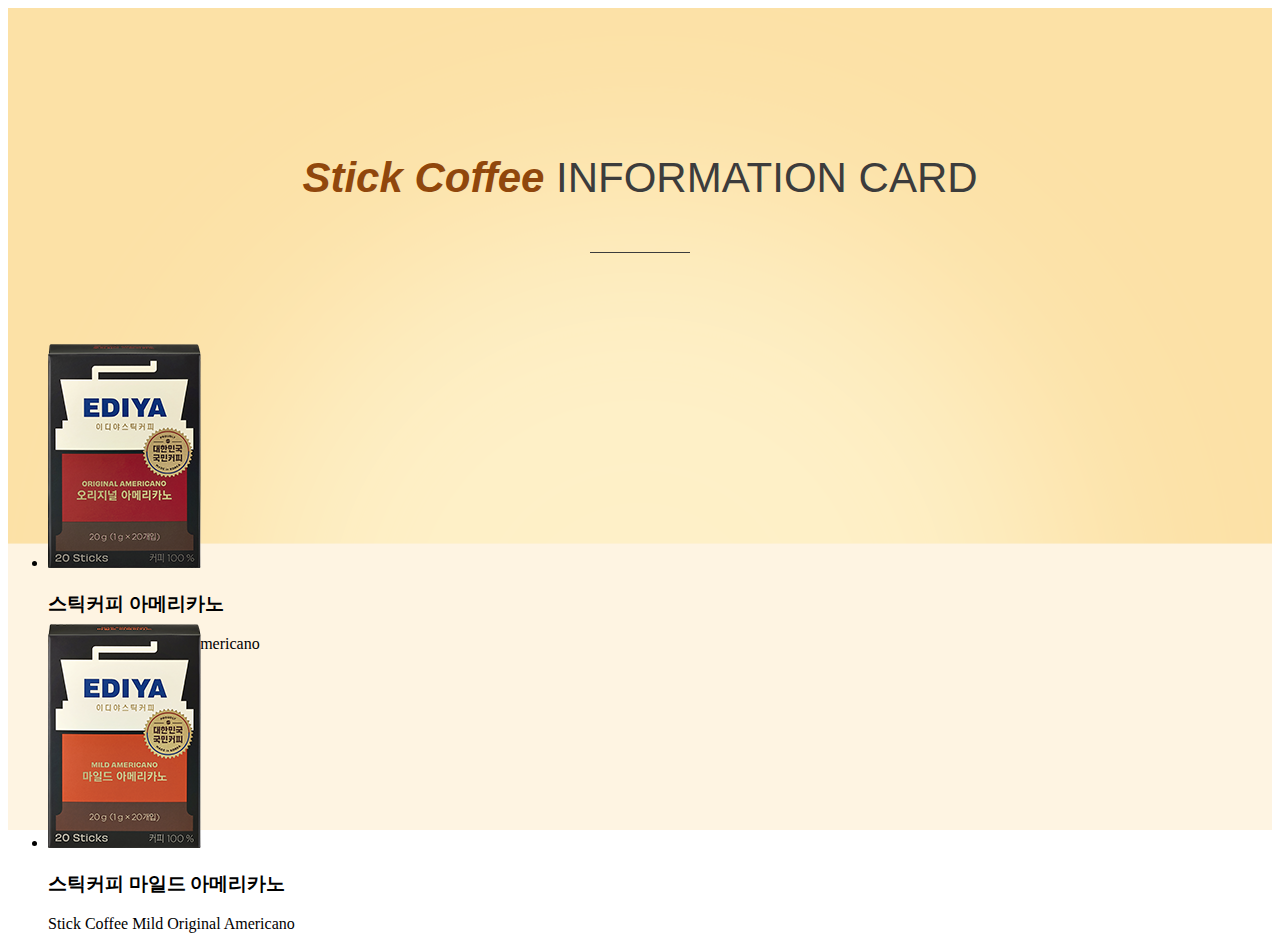
==== swiper2.html @ 38b3fdf5 "initial commit" ====
<!DOCTYPE html>
<html lang="en">
<head>
  <meta charset="UTF-8">
  <meta name="viewport" content="width=device-width, initial-scale=1.0">
  <title>Document</title>
  <style>
    .mid{
  width: 100%;
  height: 685px;
  padding: 112px 0 25px;
  background: url(img/main_beanist_bg.gif);
  background-position: center 66%;
  position: relative;
}

.mid h2{
  font-family: "Nunito Sans", sans-serif;
  line-height: 1.1em;
  font-size: 42px;
  text-align: center;
  font-weight: 100;
  color: #3c3c3c;
}

.mid h2 em{
  color: #90470c;
  font-weight: 900;
}

.mid h2::after{
  content: '';
  display: block;
  width: 100px;
  height: 1px;
  margin: 51px auto 0;
  background-color: #3c3c3c;
}

.mid .bk_img {
  height: 100%;
  width: 100%;
  position: absolute;
  overflow: hidden;
  top: 0;
  z-index: -10;
  background-position: center 66%;
}

.swiper{
  width: 153px; height: 280px;
}

.swiper-slide li{
  width: 272px; height: 280px;
}
  </style>
</head>
<body>
  <div class="mid">

    <h2>
      <em>Stick Coffee</em>
      INFORMATION CARD
    </h2>
    <div class="bk_img">
    <!-- <img src="img/main_beanist_bg.gif" alt="bk_img"> -->
  </div>

    <div class="swiper">
      <ul class="swiper-wrapper">
        <div class="swiper-slide">
        <li>
          <a href="#"><img src="img/main_stick_ame01.png" alt="스틱_아메리카노"></a>
          <div class="swiper_txt">
            <h3>스틱커피 아메리카노</h3>
            <span>Stick Coffee Original Americano</span>
          </div>
        </li>

        <li>
          <a href="#"><img src="img/main_stick_ame02.png" alt="스틱_아메리카노"></a>
          <div class="swiper_txt">
            <h3>스틱커피 마일드 아메리카노</h3>
            <span>Stick Coffee Mild Original Americano</span>
          </div>
        </li>
        
      </div>

      </ul>

      <div class="swiper-pagination"></div>

    </div>

  </div>
</body>
</html>
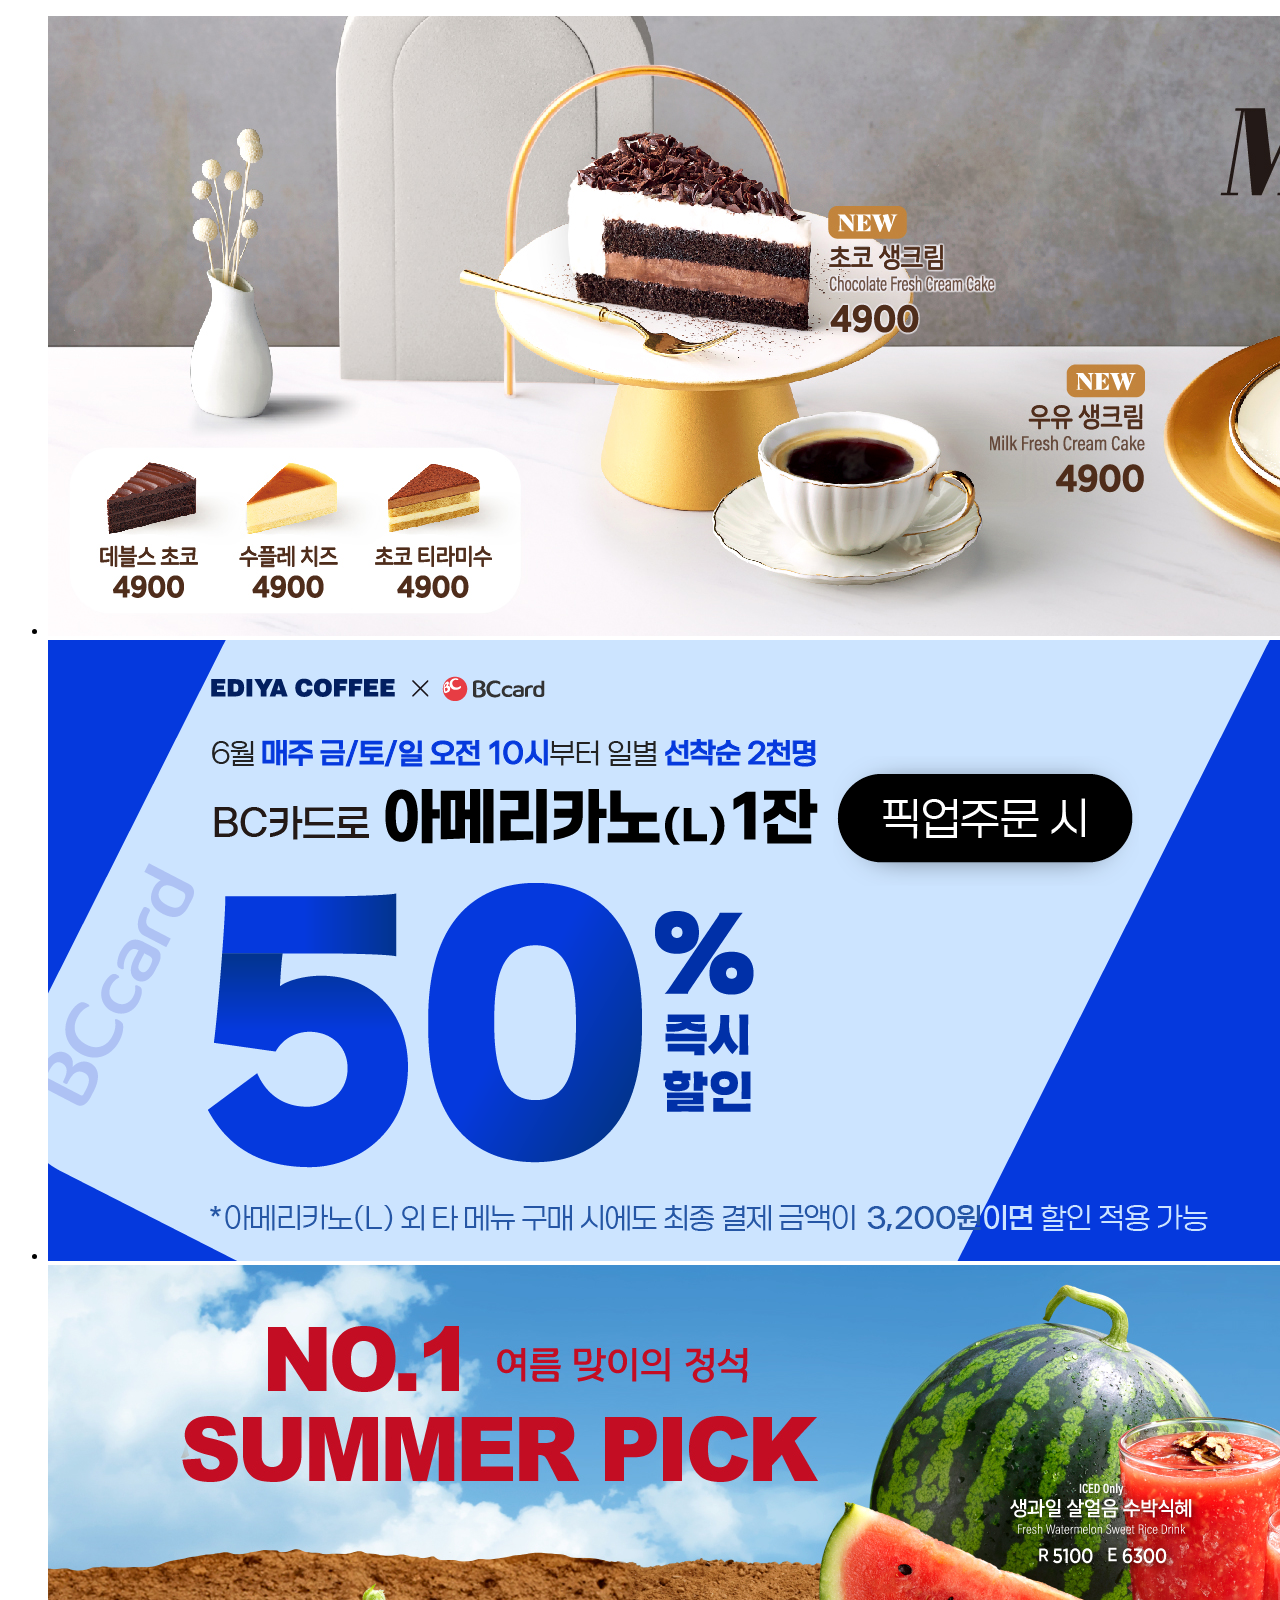
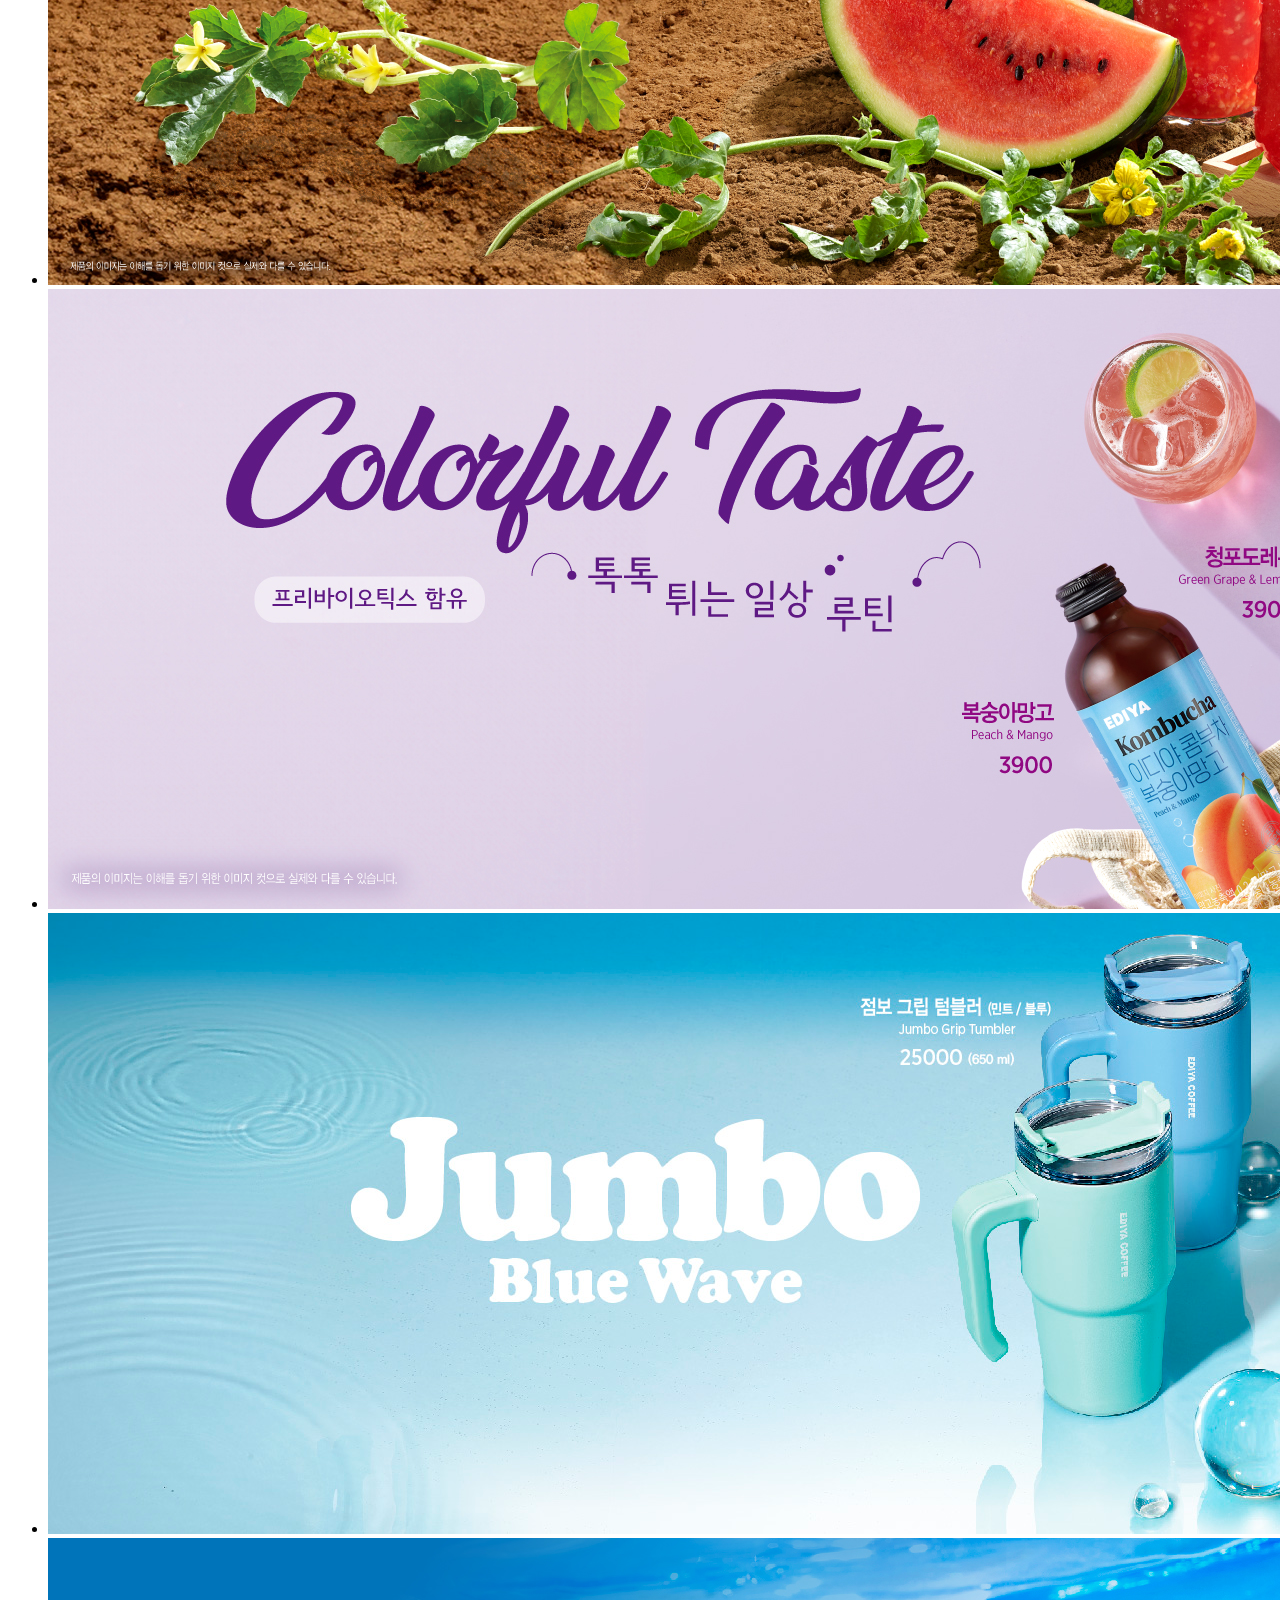
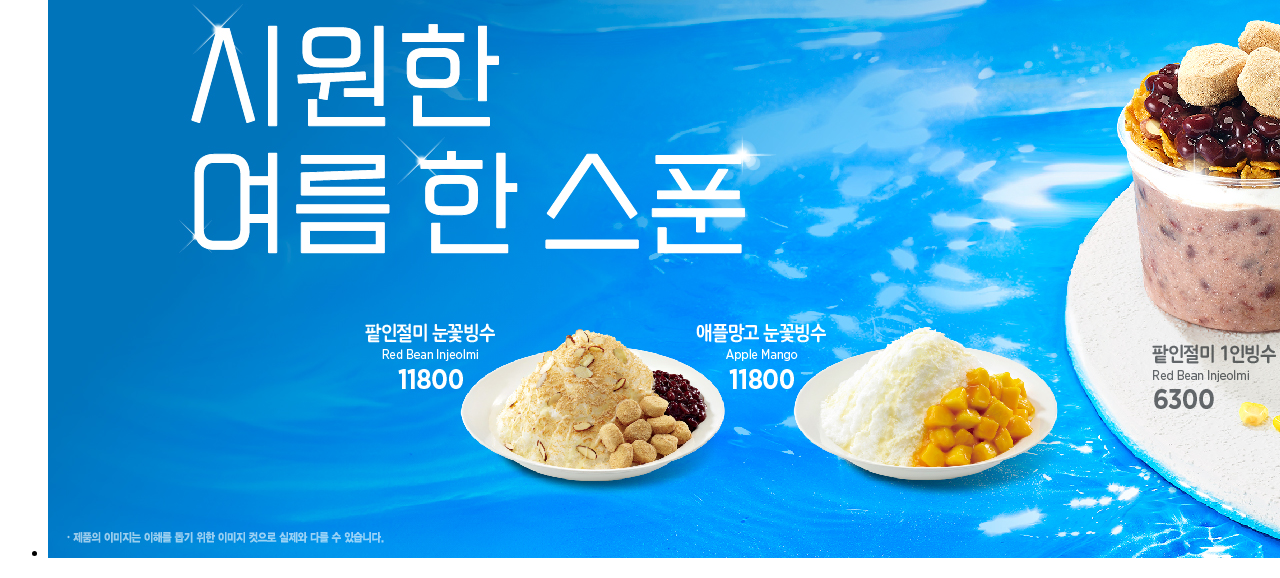
==== commit b990ae6e: "d" ====
--- a/swiper2.html
+++ b/swiper2.html
@@ -1,99 +1,40 @@
 <!DOCTYPE html>
-<html lang="en">
-<head>
-  <meta charset="UTF-8">
-  <meta name="viewport" content="width=device-width, initial-scale=1.0">
-  <title>Document</title>
-  <style>
-    .mid{
-  width: 100%;
-  height: 685px;
-  padding: 112px 0 25px;
-  background: url(img/main_beanist_bg.gif);
-  background-position: center 66%;
-  position: relative;
-}
+<html lang="ko">
+  <head>
+    <meta charset="UTF-8" />
+    <meta name="viewport" content="width=device-width, initial-scale=1.0" />
+    <title>Document</title>
+    <link
+      rel="stylesheet"
+      href="https://cdn.jsdelivr.net/npm/swiper@11/swiper-bundle.min.css"
+    />
 
-.mid h2{
-  font-family: "Nunito Sans", sans-serif;
-  line-height: 1.1em;
-  font-size: 42px;
-  text-align: center;
-  font-weight: 100;
-  color: #3c3c3c;
-}
+    <script src="https://cdn.jsdelivr.net/npm/swiper@11/swiper-bundle.min.js"></script>
+  </head>
+  <style></style>
 
-.mid h2 em{
-  color: #90470c;
-  font-weight: 900;
-}
-
-.mid h2::after{
-  content: '';
-  display: block;
-  width: 100px;
-  height: 1px;
-  margin: 51px auto 0;
-  background-color: #3c3c3c;
-}
-
-.mid .bk_img {
-  height: 100%;
-  width: 100%;
-  position: absolute;
-  overflow: hidden;
-  top: 0;
-  z-index: -10;
-  background-position: center 66%;
-}
-
-.swiper{
-  width: 153px; height: 280px;
-}
-
-.swiper-slide li{
-  width: 272px; height: 280px;
-}
-  </style>
-</head>
-<body>
-  <div class="mid">
-
-    <h2>
-      <em>Stick Coffee</em>
-      INFORMATION CARD
-    </h2>
-    <div class="bk_img">
-    <!-- <img src="img/main_beanist_bg.gif" alt="bk_img"> -->
-  </div>
-
-    <div class="swiper">
-      <ul class="swiper-wrapper">
-        <div class="swiper-slide">
+  <body>
+    <section>
+      <ul class="slider">
         <li>
-          <a href="#"><img src="img/main_stick_ame01.png" alt="스틱_아메리카노"></a>
-          <div class="swiper_txt">
-            <h3>스틱커피 아메리카노</h3>
-            <span>Stick Coffee Original Americano</span>
-          </div>
+          <a href="#"><img src="img/img_slide1.jpg" alt="img1" /></a>
         </li>
-
         <li>
-          <a href="#"><img src="img/main_stick_ame02.png" alt="스틱_아메리카노"></a>
-          <div class="swiper_txt">
-            <h3>스틱커피 마일드 아메리카노</h3>
-            <span>Stick Coffee Mild Original Americano</span>
-          </div>
+          <a href="#"><img src="img/img_slide2.png" alt="img2" /></a>
         </li>
-        
-      </div>
-
+        <li>
+          <a href="#"><img src="img/img_slide3.jpg" alt="img3" /></a>
+        </li>
+        <li>
+          <a href="#"><img src="img/img_slide4.jpg" alt="img4" /></a>
+        </li>
+        <li>
+          <a href="#"><img src="img/img_slide5.jpg" alt="img5" /></a>
+        </li>
+        <li>
+          <a href="#"><img src="img/img_slide6.jpg" alt="img6" /></a>
+        </li>
       </ul>
-
-      <div class="swiper-pagination"></div>
-
-    </div>
-
-  </div>
-</body>
-</html>+    </section>
+  </body>
+</html>
